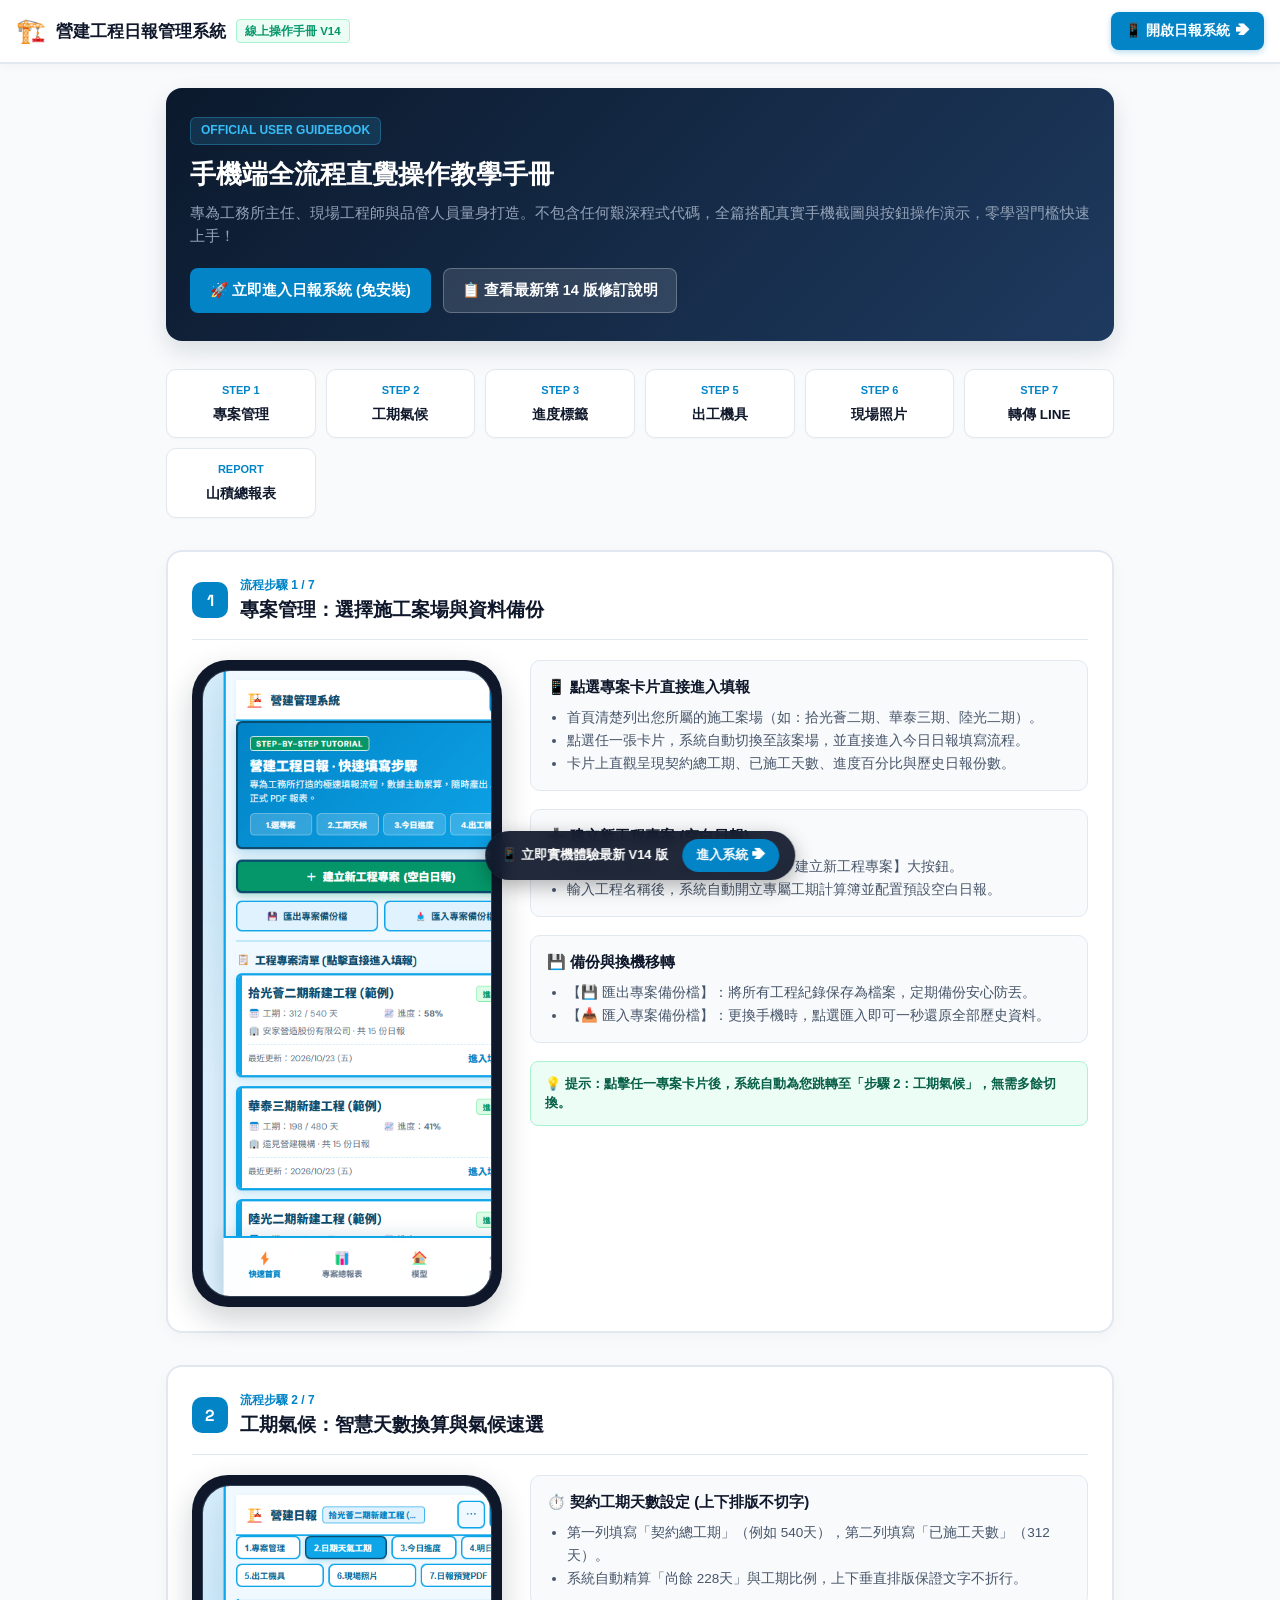
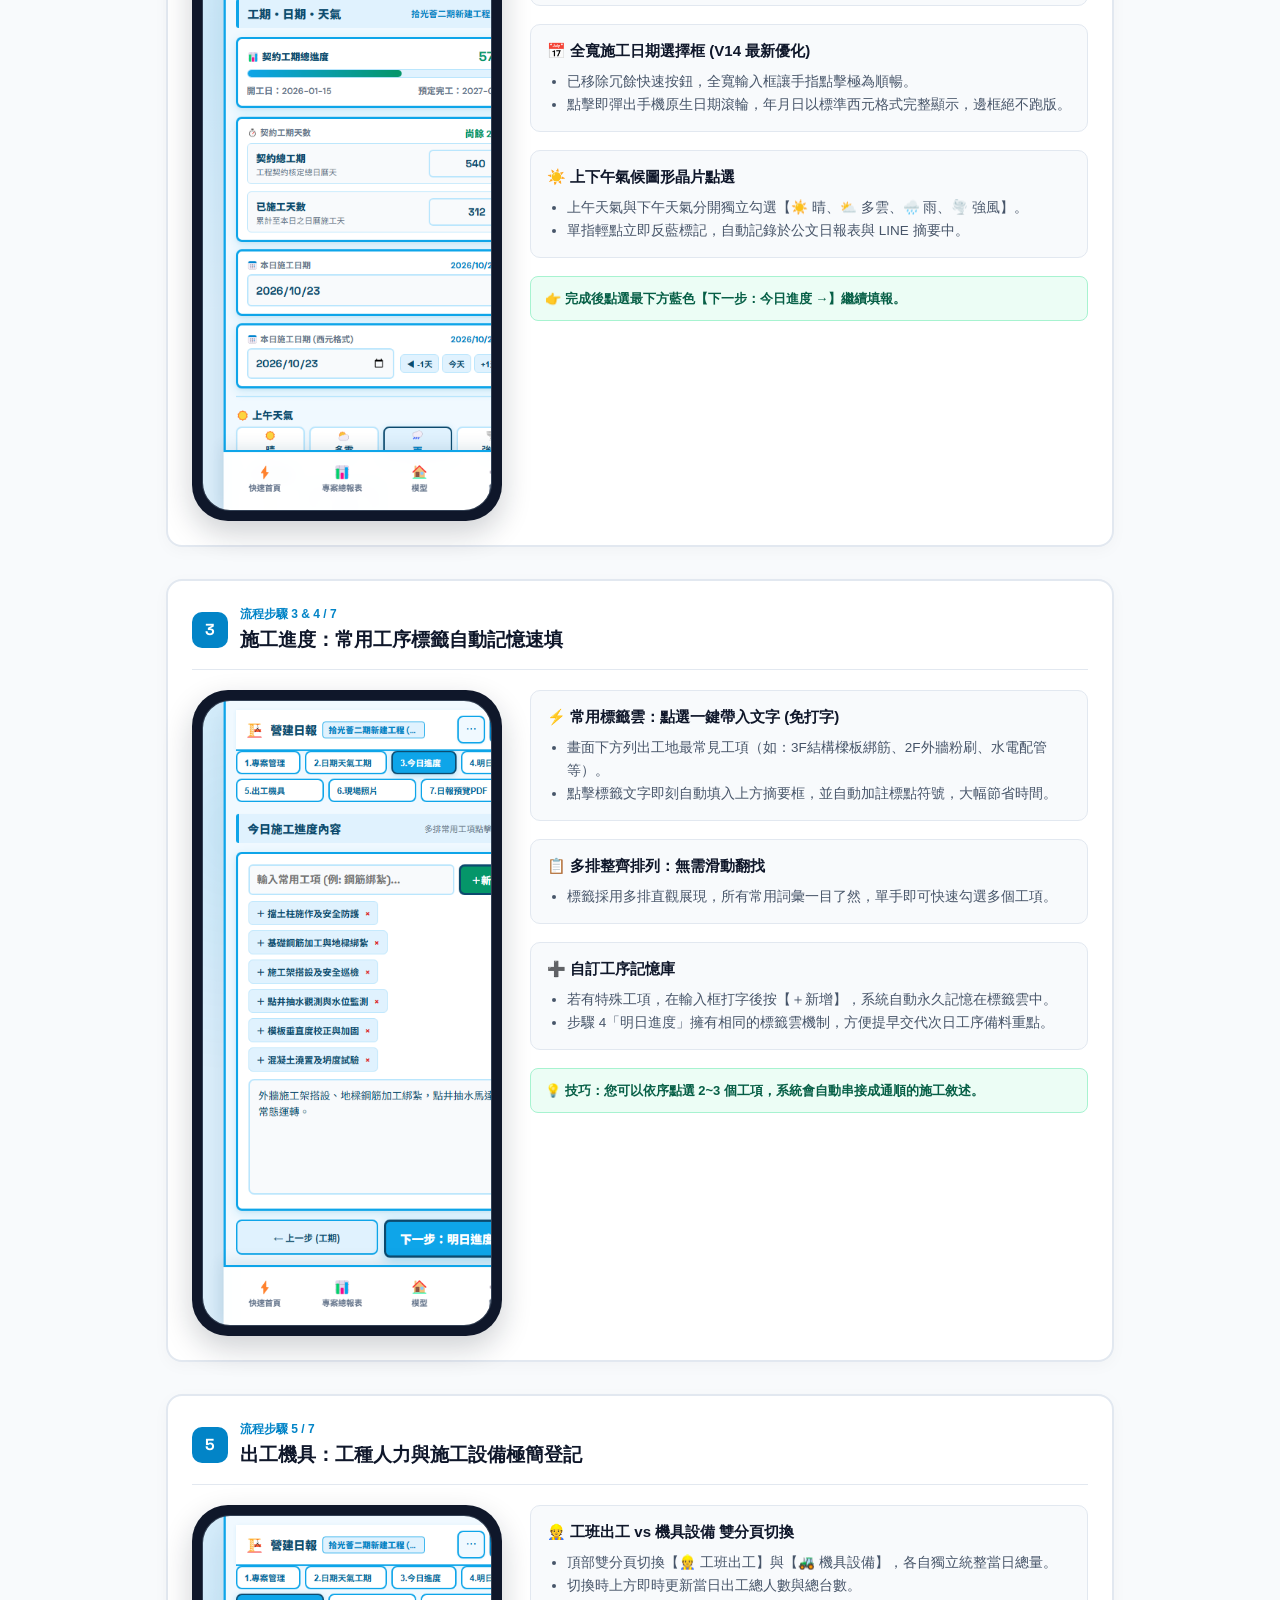
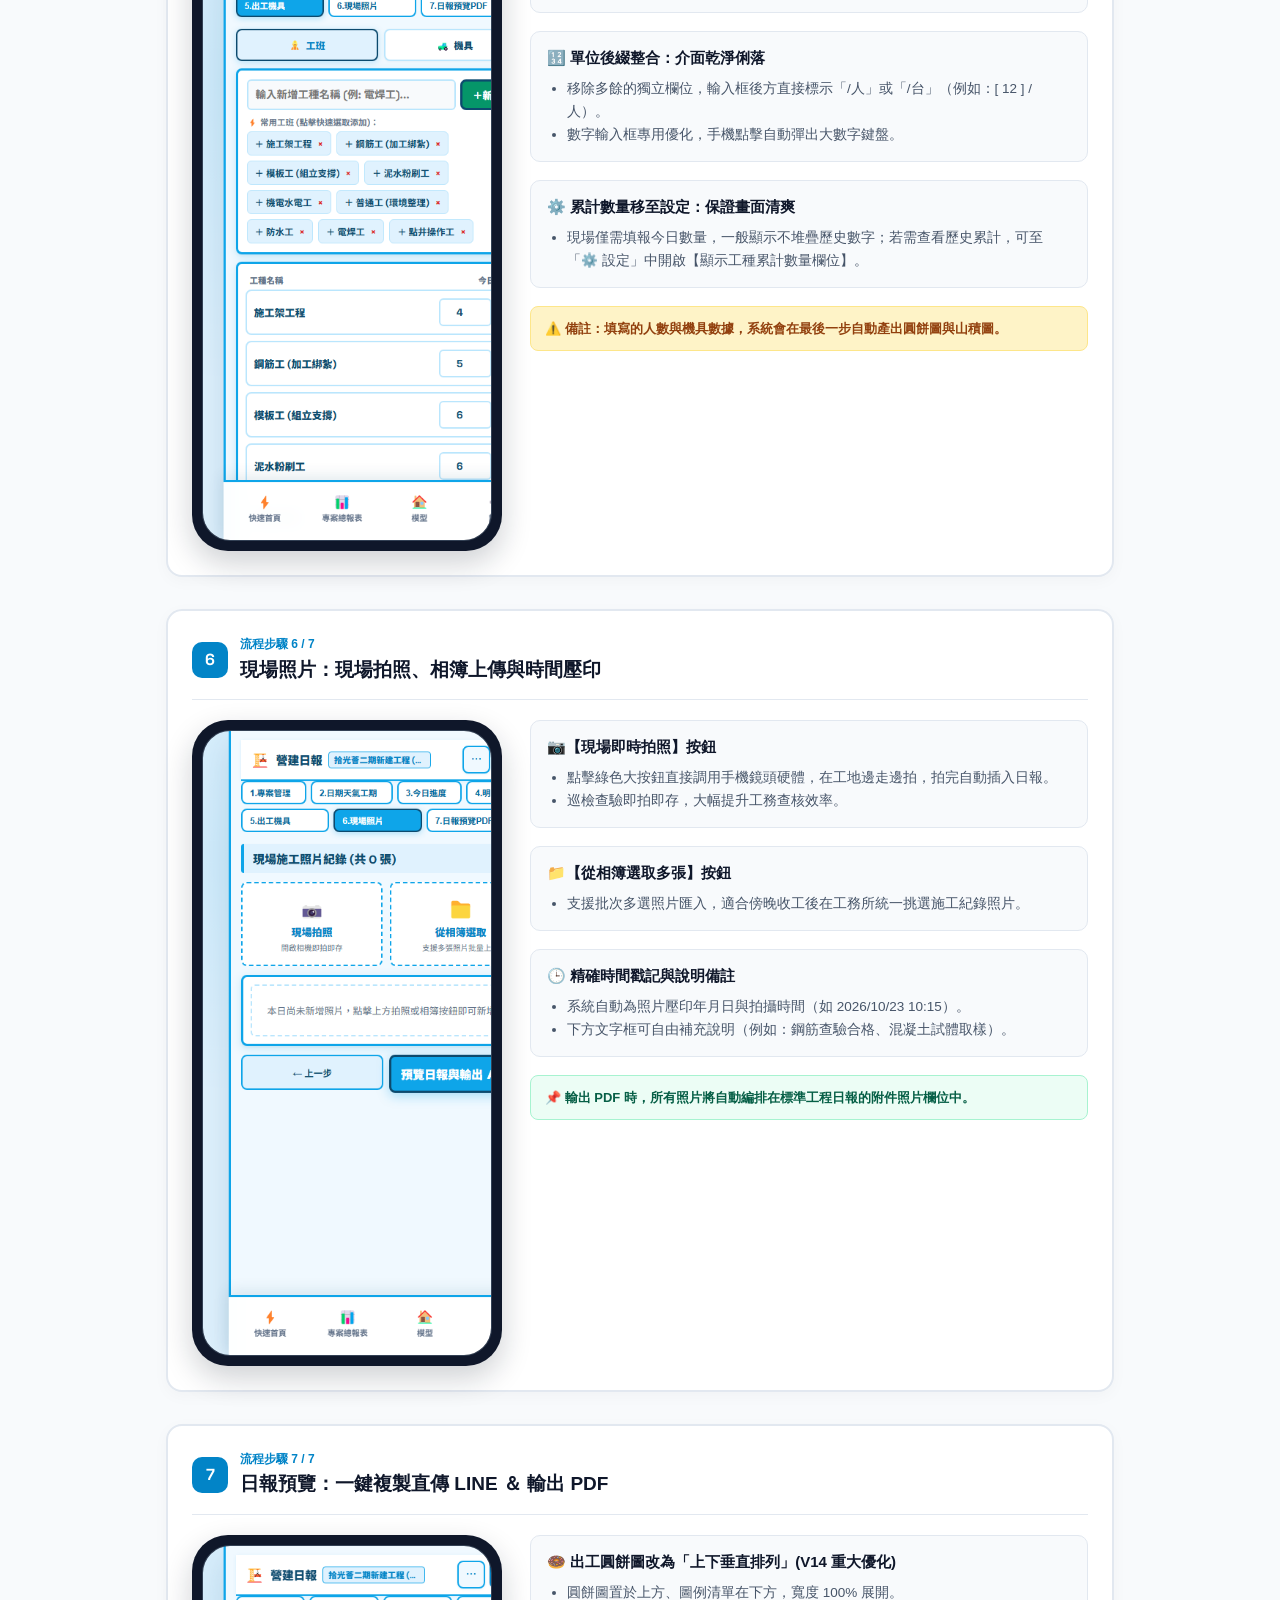
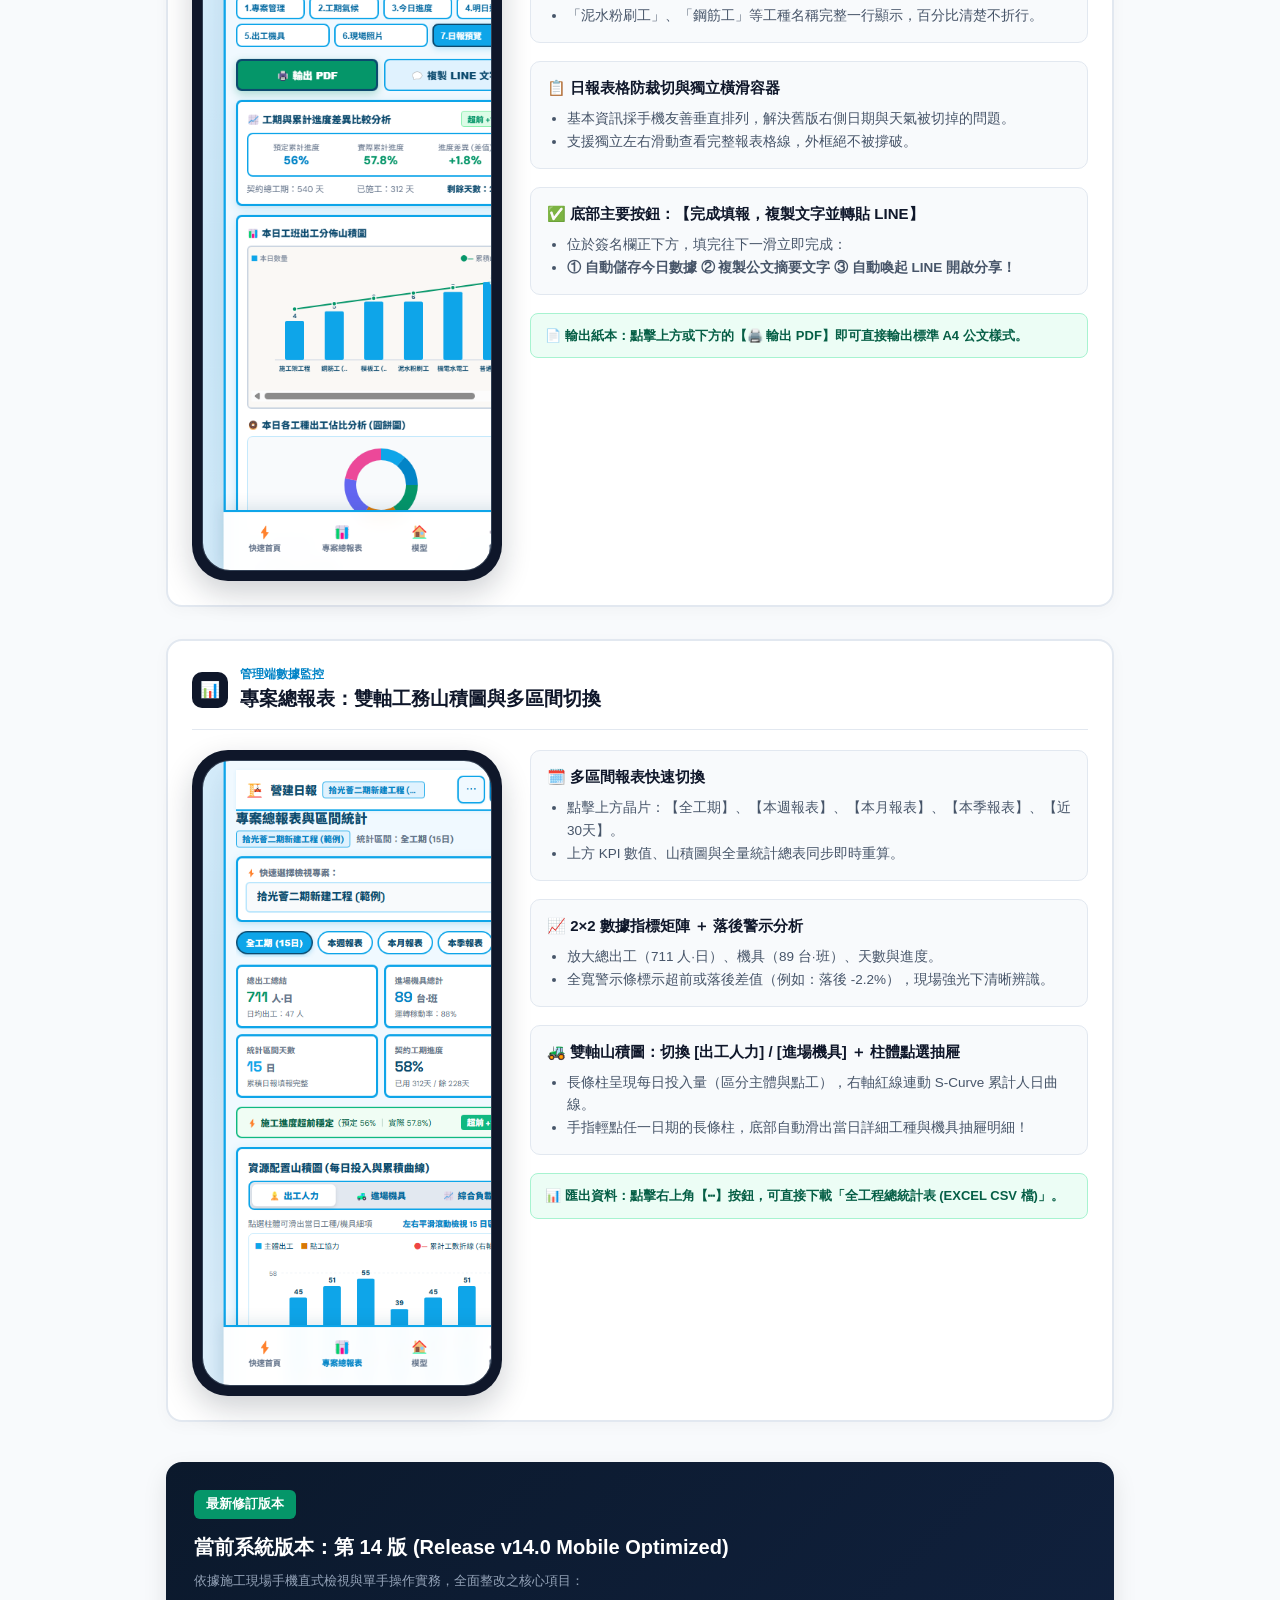
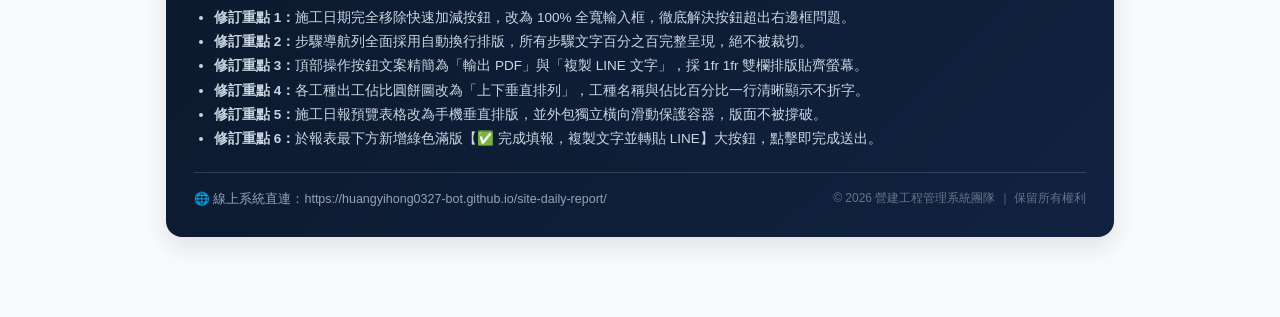
==== guide.html @ e0edeed1 "docs: add mobile responsive online user guide (guide.html)" ====
<!DOCTYPE html>
<html lang="zh-TW">
<head>
  <meta charset="UTF-8" />
  <meta name="viewport" content="width=device-width, initial-scale=1.0, maximum-scale=5.0" />
  <title>營建工程日報管理系統 - 手機端線上操作指南 (V14 最新版)</title>
  <link rel="preconnect" href="https://fonts.googleapis.com">
  <link rel="preconnect" href="https://fonts.gstatic.com" crossorigin>
  <link href="https://fonts.googleapis.com/css2?family=DM+Sans:wght@400;500;700&family=Space+Grotesk:wght@500;700&display=swap" rel="stylesheet">
  <style>
    :root {
      --primary: #0284C7;
      --primary-light: #E0F2FE;
      --accent: #059669;
      --accent-light: #ECFDF5;
      --warning: #D97706;
      --warning-light: #FEF3C7;
      --danger: #DC2626;
      --danger-light: #FEF2F2;
      --text-main: #0F172A;
      --text-muted: #475569;
      --border-color: #E2E8F0;
      --bg-page: #F8FAFC;
      --bg-card: #FFFFFF;
    }

    * { box-sizing: border-box; margin: 0; padding: 0; }

    body {
      font-family: -apple-system, BlinkMacSystemFont, "Segoe UI", "PingFang TC", "Microsoft JhengHei", sans-serif;
      background-color: var(--bg-page);
      color: var(--text-main);
      line-height: 1.6;
      -webkit-font-smoothing: antialiased;
    }

    /* 頂部固定導覽列 */
    .top-navbar {
      position: sticky;
      top: 0;
      z-index: 100;
      background: var(--bg-card);
      border-bottom: 2px solid var(--border-color);
      box-shadow: 0 2px 10px rgba(0,0,0,0.04);
      padding: 12px 16px;
      display: flex;
      align-items: center;
      justify-content: space-between;
    }

    .brand-title-wrap {
      display: flex;
      align-items: center;
      gap: 10px;
    }

    .brand-icon { font-size: 24px; }
    .brand-name { font-size: 17px; font-weight: 900; color: var(--text-main); }
    .brand-version-badge {
      font-size: 11.5px;
      font-weight: 800;
      color: var(--accent);
      background: var(--accent-light);
      border: 1px solid #A7F3D0;
      border-radius: 4px;
      padding: 2px 8px;
    }

    .nav-launch-btn {
      background: var(--primary);
      color: #fff;
      text-decoration: none;
      font-size: 13.5px;
      font-weight: 800;
      padding: 8px 14px;
      border-radius: 8px;
      display: inline-flex;
      align-items: center;
      gap: 6px;
      box-shadow: 0 2px 6px rgba(2, 132, 199, 0.3);
      transition: transform 0.1s ease, filter 0.1s ease;
    }
    .nav-launch-btn:active { transform: scale(0.96); filter: brightness(0.95); }

    /* 主要容器 */
    .container {
      max-width: 980px;
      margin: 0 auto;
      padding: 24px 16px 80px;
    }

    /* 主視覺 Banner */
    .hero-banner {
      background: linear-gradient(135deg, #0B192C 0%, #1E3A5F 100%);
      color: #FFFFFF;
      border-radius: 16px;
      padding: 28px 24px;
      margin-bottom: 28px;
      box-shadow: 0 10px 25px rgba(11, 25, 44, 0.12);
    }
    .hero-badge {
      display: inline-block;
      font-size: 12px;
      font-weight: 800;
      color: #38BDF8;
      background: rgba(56, 189, 248, 0.15);
      border: 1px solid rgba(56, 189, 248, 0.3);
      border-radius: 6px;
      padding: 3px 10px;
      margin-bottom: 12px;
    }
    .hero-title {
      font-size: 26px;
      font-weight: 900;
      line-height: 1.35;
      margin-bottom: 10px;
    }
    .hero-subtitle {
      font-size: 14.5px;
      color: #94A3B8;
      line-height: 1.6;
      margin-bottom: 20px;
    }

    .hero-actions-row {
      display: flex;
      flex-wrap: wrap;
      gap: 12px;
    }
    .hero-btn-main {
      background: #0284C7;
      color: #fff;
      font-weight: 800;
      font-size: 14.5px;
      padding: 10px 20px;
      border-radius: 8px;
      text-decoration: none;
      display: inline-flex;
      align-items: center;
      gap: 8px;
    }
    .hero-btn-sub {
      background: rgba(255,255,255,0.12);
      color: #fff;
      font-weight: 800;
      font-size: 14.5px;
      padding: 10px 18px;
      border-radius: 8px;
      text-decoration: none;
      border: 1px solid rgba(255,255,255,0.25);
    }

    /* 快捷快速跳轉索引 */
    .quick-index-grid {
      display: grid;
      grid-template-columns: repeat(auto-fit, minmax(130px, 1fr));
      gap: 10px;
      margin-bottom: 32px;
    }
    .index-pill {
      background: var(--bg-card);
      border: 1.5px solid var(--border-color);
      border-radius: 10px;
      padding: 12px;
      text-decoration: none;
      color: var(--text-main);
      display: flex;
      flex-direction: column;
      align-items: center;
      text-align: center;
      gap: 4px;
      box-shadow: 0 1px 3px rgba(0,0,0,0.03);
      transition: all 0.15s ease;
    }
    .index-pill:hover {
      border-color: var(--primary);
      transform: translateY(-2px);
      box-shadow: 0 4px 12px rgba(2, 132, 199, 0.12);
    }
    .index-pill-num { font-size: 11px; font-weight: 800; color: var(--primary); }
    .index-pill-title { font-size: 13.5px; font-weight: 800; }

    /* 教學步驟區塊 (圖文並茂響應式結構) */
    .step-section {
      background: var(--bg-card);
      border: 2px solid var(--border-color);
      border-radius: 16px;
      padding: 24px;
      margin-bottom: 32px;
      box-shadow: 0 4px 16px rgba(0,0,0,0.03);
      scroll-margin-top: 80px;
    }

    .step-header {
      display: flex;
      align-items: center;
      gap: 12px;
      margin-bottom: 20px;
      border-bottom: 1.5px solid var(--border-color);
      padding-bottom: 14px;
    }
    .step-badge {
      width: 36px;
      height: 36px;
      border-radius: 10px;
      background: var(--primary);
      color: #fff;
      display: flex;
      align-items: center;
      justify-content: center;
      font-size: 16px;
      font-weight: 900;
      font-family: 'Space Grotesk', sans-serif;
      flex-shrink: 0;
    }
    .step-title-wrap { flex: 1; }
    .step-num-text { font-size: 12px; font-weight: 800; color: var(--primary); text-transform: uppercase; }
    .step-title { font-size: 19px; font-weight: 900; color: var(--text-main); }

    /* 左右排版：左邊手機螢幕真實圖、右邊條列操作導引 */
    .step-layout-grid {
      display: grid;
      grid-template-columns: 310px 1fr;
      gap: 28px;
      align-items: flex-start;
    }

    @media (max-width: 768px) {
      .step-layout-grid {
        grid-template-columns: 1fr;
      }
    }

    /* 手機展示框 */
    .phone-container {
      background: #0F172A;
      border-radius: 36px;
      padding: 10px;
      box-shadow: 0 12px 30px rgba(15, 23, 42, 0.2);
      max-width: 320px;
      margin: 0 auto;
    }
    .phone-screen {
      border-radius: 28px;
      overflow: hidden;
      display: block;
      width: 100%;
      height: auto;
      border: 1px solid #334155;
    }

    /* 右側操作導引 */
    .instruction-content {
      display: flex;
      flex-direction: column;
      gap: 18px;
    }

    .op-card {
      background: #F8FAFC;
      border: 1.5px solid var(--border-color);
      border-radius: 10px;
      padding: 14px 16px;
    }
    .op-card-title {
      font-size: 15px;
      font-weight: 900;
      color: var(--text-main);
      margin-bottom: 8px;
      display: flex;
      align-items: center;
      gap: 6px;
    }
    .op-card-bullets {
      list-style-type: disc;
      padding-left: 20px;
      font-size: 13.5px;
      color: var(--text-muted);
      line-height: 1.7;
    }

    .alert-box {
      border-radius: 8px;
      padding: 12px 14px;
      font-size: 13px;
      line-height: 1.5;
      font-weight: 700;
      display: flex;
      align-items: flex-start;
      gap: 8px;
    }
    .alert-tip { background: var(--accent-light); border: 1.5px solid #A7F3D0; color: #065F46; }
    .alert-note { background: var(--warning-light); border: 1.5px solid #FDE68A; color: #92400E; }

    /* 版本資訊專區 */
    .version-footer-card {
      background: linear-gradient(135deg, #0B192C 0%, #112240 100%);
      color: #FFFFFF;
      border-radius: 16px;
      padding: 28px;
      margin-top: 40px;
      box-shadow: 0 10px 25px rgba(0,0,0,0.1);
    }
    .version-tag {
      display: inline-block;
      background: #059669;
      color: #fff;
      font-size: 13px;
      font-weight: 900;
      padding: 4px 12px;
      border-radius: 6px;
      margin-bottom: 12px;
    }
    .changelog-list {
      margin-top: 14px;
      padding-left: 20px;
      font-size: 13.5px;
      color: #CBD5E1;
      line-height: 1.8;
    }

    /* 浮動直接開啟按鈕 */
    .floating-app-bar {
      position: fixed;
      bottom: 20px;
      left: 50%;
      transform: translateX(-50%);
      z-index: 999;
      background: rgba(15, 23, 42, 0.92);
      backdrop-filter: blur(8px);
      padding: 8px 16px;
      border-radius: 50px;
      box-shadow: 0 6px 20px rgba(0,0,0,0.3);
      display: flex;
      align-items: center;
      gap: 14px;
    }
    .floating-app-bar span { color: #fff; font-size: 13px; font-weight: 800; }
    .floating-app-btn {
      background: #0284C7;
      color: #fff;
      font-size: 13px;
      font-weight: 900;
      padding: 6px 14px;
      border-radius: 20px;
      text-decoration: none;
    }
  </style>
</head>
<body>

  <!-- 頂部導覽列 -->
  <header class="top-navbar">
    <div class="brand-title-wrap">
      <span class="brand-icon">🏗️</span>
      <span class="brand-name">營建工程日報管理系統</span>
      <span class="brand-version-badge">線上操作手冊 V14</span>
    </div>
    <a href="./index.html" class="nav-launch-btn" target="_blank">
      <span>📱 開啟日報系統</span> ➔
    </a>
  </header>

  <div class="container">

    <!-- 主視覺 Banner -->
    <div class="hero-banner">
      <span class="hero-badge">OFFICIAL USER GUIDEBOOK</span>
      <h1 class="hero-title">手機端全流程直覺操作教學手冊</h1>
      <p class="hero-subtitle">
        專為工務所主任、現場工程師與品管人員量身打造。不包含任何艱深程式代碼，全篇搭配真實手機截圖與按鈕操作演示，零學習門檻快速上手！
      </p>
      <div class="hero-actions-row">
        <a href="./index.html" class="hero-btn-main" target="_blank">
          <span>🚀 立即進入日報系統 (免安裝)</span>
        </a>
        <a href="#changelog" class="hero-btn-sub">
          <span>📋 查看最新第 14 版修訂說明</span>
        </a>
      </div>
    </div>

    <!-- 步驟快速跳轉捷徑 -->
    <div class="quick-index-grid">
      <a href="#step1" class="index-pill">
        <span class="index-pill-num">STEP 1</span>
        <span class="index-pill-title">專案管理</span>
      </a>
      <a href="#step2" class="index-pill">
        <span class="index-pill-num">STEP 2</span>
        <span class="index-pill-title">工期氣候</span>
      </a>
      <a href="#step3" class="index-pill">
        <span class="index-pill-num">STEP 3</span>
        <span class="index-pill-title">進度標籤</span>
      </a>
      <a href="#step5" class="index-pill">
        <span class="index-pill-num">STEP 5</span>
        <span class="index-pill-title">出工機具</span>
      </a>
      <a href="#step6" class="index-pill">
        <span class="index-pill-num">STEP 6</span>
        <span class="index-pill-title">現場照片</span>
      </a>
      <a href="#step7" class="index-pill">
        <span class="index-pill-num">STEP 7</span>
        <span class="index-pill-title">轉傳 LINE</span>
      </a>
      <a href="#stats" class="index-pill">
        <span class="index-pill-num">REPORT</span>
        <span class="index-pill-title">山積總報表</span>
      </a>
    </div>

    <!-- 步驟 1 -->
    <section id="step1" class="step-section">
      <div class="step-header">
        <div class="step-badge">1</div>
        <div class="step-title-wrap">
          <div class="step-num-text">流程步驟 1 / 7</div>
          <h2 class="step-title">專案管理：選擇施工案場與資料備份</h2>
        </div>
      </div>
      <div class="step-layout-grid">
        <div class="phone-container">
          <img src="[data-uri]" alt="步驟 1 手機截圖" class="phone-screen" />
        </div>
        <div class="instruction-content">
          <div class="op-card">
            <h3 class="op-card-title">📱 點選專案卡片直接進入填報</h3>
            <ul class="op-card-bullets">
              <li>首頁清楚列出您所屬的施工案場（如：拾光薈二期、華泰三期、陸光二期）。</li>
              <li>點選任一張卡片，系統自動切換至該案場，並直接進入今日日報填寫流程。</li>
              <li>卡片上直觀呈現契約總工期、已施工天數、進度百分比與歷史日報份數。</li>
            </ul>
          </div>
          <div class="op-card">
            <h3 class="op-card-title">➕ 建立新工程專案 (空白日報)</h3>
            <ul class="op-card-bullets">
              <li>若有新工地開工，點擊上方藍色【＋ 建立新工程專案】大按鈕。</li>
              <li>輸入工程名稱後，系統自動開立專屬工期計算簿並配置預設空白日報。</li>
            </ul>
          </div>
          <div class="op-card">
            <h3 class="op-card-title">💾 備份與換機移轉</h3>
            <ul class="op-card-bullets">
              <li>【💾 匯出專案備份檔】：將所有工程紀錄保存為檔案，定期備份安心防丟。</li>
              <li>【📥 匯入專案備份檔】：更換手機時，點選匯入即可一秒還原全部歷史資料。</li>
            </ul>
          </div>
          <div class="alert-box alert-tip">
            <span>💡 提示：點擊任一專案卡片後，系統自動為您跳轉至「步驟 2：工期氣候」，無需多餘切換。</span>
          </div>
        </div>
      </div>
    </section>

    <!-- 步驟 2 -->
    <section id="step2" class="step-section">
      <div class="step-header">
        <div class="step-badge">2</div>
        <div class="step-title-wrap">
          <div class="step-num-text">流程步驟 2 / 7</div>
          <h2 class="step-title">工期氣候：智慧天數換算與氣候速選</h2>
        </div>
      </div>
      <div class="step-layout-grid">
        <div class="phone-container">
          <img src="[data-uri]" alt="步驟 2 手機截圖" class="phone-screen" />
        </div>
        <div class="instruction-content">
          <div class="op-card">
            <h3 class="op-card-title">⏱️ 契約工期天數設定 (上下排版不切字)</h3>
            <ul class="op-card-bullets">
              <li>第一列填寫「契約總工期」（例如 540天），第二列填寫「已施工天數」（312天）。</li>
              <li>系統自動精算「尚餘 228天」與工期比例，上下垂直排版保證文字不折行。</li>
            </ul>
          </div>
          <div class="op-card">
            <h3 class="op-card-title">📅 全寬施工日期選擇框 (V14 最新優化)</h3>
            <ul class="op-card-bullets">
              <li>已移除冗餘快速按鈕，全寬輸入框讓手指點擊極為順暢。</li>
              <li>點擊即彈出手機原生日期滾輪，年月日以標準西元格式完整顯示，邊框絕不跑版。</li>
            </ul>
          </div>
          <div class="op-card">
            <h3 class="op-card-title">☀️ 上下午氣候圖形晶片點選</h3>
            <ul class="op-card-bullets">
              <li>上午天氣與下午天氣分開獨立勾選【☀️ 晴、⛅ 多雲、🌧️ 雨、🌪️ 強風】。</li>
              <li>單指輕點立即反藍標記，自動記錄於公文日報表與 LINE 摘要中。</li>
            </ul>
          </div>
          <div class="alert-box alert-tip">
            <span>👉 完成後點選最下方藍色【下一步：今日進度 →】繼續填報。</span>
          </div>
        </div>
      </div>
    </section>

    <!-- 步驟 3 -->
    <section id="step3" class="step-section">
      <div class="step-header">
        <div class="step-badge">3</div>
        <div class="step-title-wrap">
          <div class="step-num-text">流程步驟 3 & 4 / 7</div>
          <h2 class="step-title">施工進度：常用工序標籤自動記憶速填</h2>
        </div>
      </div>
      <div class="step-layout-grid">
        <div class="phone-container">
          <img src="[data-uri]" alt="步驟 3 手機截圖" class="phone-screen" />
        </div>
        <div class="instruction-content">
          <div class="op-card">
            <h3 class="op-card-title">⚡ 常用標籤雲：點選一鍵帶入文字 (免打字)</h3>
            <ul class="op-card-bullets">
              <li>畫面下方列出工地最常見工項（如：3F結構樑板綁筋、2F外牆粉刷、水電配管等）。</li>
              <li>點擊標籤文字即刻自動填入上方摘要框，並自動加註標點符號，大幅節省時間。</li>
            </ul>
          </div>
          <div class="op-card">
            <h3 class="op-card-title">📋 多排整齊排列：無需滑動翻找</h3>
            <ul class="op-card-bullets">
              <li>標籤採用多排直觀展現，所有常用詞彙一目了然，單手即可快速勾選多個工項。</li>
            </ul>
          </div>
          <div class="op-card">
            <h3 class="op-card-title">➕ 自訂工序記憶庫</h3>
            <ul class="op-card-bullets">
              <li>若有特殊工項，在輸入框打字後按【＋新增】，系統自動永久記憶在標籤雲中。</li>
              <li>步驟 4「明日進度」擁有相同的標籤雲機制，方便提早交代次日工序備料重點。</li>
            </ul>
          </div>
          <div class="alert-box alert-tip">
            <span>💡 技巧：您可以依序點選 2~3 個工項，系統會自動串接成通順的施工敘述。</span>
          </div>
        </div>
      </div>
    </section>

    <!-- 步驟 5 -->
    <section id="step5" class="step-section">
      <div class="step-header">
        <div class="step-badge">5</div>
        <div class="step-title-wrap">
          <div class="step-num-text">流程步驟 5 / 7</div>
          <h2 class="step-title">出工機具：工種人力與施工設備極簡登記</h2>
        </div>
      </div>
      <div class="step-layout-grid">
        <div class="phone-container">
          <img src="[data-uri]" alt="步驟 5 手機截圖" class="phone-screen" />
        </div>
        <div class="instruction-content">
          <div class="op-card">
            <h3 class="op-card-title">👷 工班出工 vs 機具設備 雙分頁切換</h3>
            <ul class="op-card-bullets">
              <li>頂部雙分頁切換【👷 工班出工】與【🚜 機具設備】，各自獨立統整當日總量。</li>
              <li>切換時上方即時更新當日出工總人數與總台數。</li>
            </ul>
          </div>
          <div class="op-card">
            <h3 class="op-card-title">🔢 單位後綴整合：介面乾淨俐落</h3>
            <ul class="op-card-bullets">
              <li>移除多餘的獨立欄位，輸入框後方直接標示「/人」或「/台」（例如：[ 12 ] /人）。</li>
              <li>數字輸入框專用優化，手機點擊自動彈出大數字鍵盤。</li>
            </ul>
          </div>
          <div class="op-card">
            <h3 class="op-card-title">⚙️ 累計數量移至設定：保證畫面清爽</h3>
            <ul class="op-card-bullets">
              <li>現場僅需填報今日數量，一般顯示不堆疊歷史數字；若需查看歷史累計，可至「⚙️ 設定」中開啟【顯示工種累計數量欄位】。</li>
            </ul>
          </div>
          <div class="alert-box alert-note">
            <span>⚠️ 備註：填寫的人數與機具數據，系統會在最後一步自動產出圓餅圖與山積圖。</span>
          </div>
        </div>
      </div>
    </section>

    <!-- 步驟 6 -->
    <section id="step6" class="step-section">
      <div class="step-header">
        <div class="step-badge">6</div>
        <div class="step-title-wrap">
          <div class="step-num-text">流程步驟 6 / 7</div>
          <h2 class="step-title">現場照片：現場拍照、相簿上傳與時間壓印</h2>
        </div>
      </div>
      <div class="step-layout-grid">
        <div class="phone-container">
          <img src="[data-uri]" alt="步驟 6 手機截圖" class="phone-screen" />
        </div>
        <div class="instruction-content">
          <div class="op-card">
            <h3 class="op-card-title">📷【現場即時拍照】按鈕</h3>
            <ul class="op-card-bullets">
              <li>點擊綠色大按鈕直接調用手機鏡頭硬體，在工地邊走邊拍，拍完自動插入日報。</li>
              <li>巡檢查驗即拍即存，大幅提升工務查核效率。</li>
            </ul>
          </div>
          <div class="op-card">
            <h3 class="op-card-title">📁【從相簿選取多張】按鈕</h3>
            <ul class="op-card-bullets">
              <li>支援批次多選照片匯入，適合傍晚收工後在工務所統一挑選施工紀錄照片。</li>
            </ul>
          </div>
          <div class="op-card">
            <h3 class="op-card-title">🕒 精確時間戳記與說明備註</h3>
            <ul class="op-card-bullets">
              <li>系統自動為照片壓印年月日與拍攝時間（如 2026/10/23 10:15）。</li>
              <li>下方文字框可自由補充說明（例如：鋼筋查驗合格、混凝土試體取樣）。</li>
            </ul>
          </div>
          <div class="alert-box alert-tip">
            <span>📌 輸出 PDF 時，所有照片將自動編排在標準工程日報的附件照片欄位中。</span>
          </div>
        </div>
      </div>
    </section>

    <!-- 步驟 7 -->
    <section id="step7" class="step-section">
      <div class="step-header">
        <div class="step-badge">7</div>
        <div class="step-title-wrap">
          <div class="step-num-text">流程步驟 7 / 7</div>
          <h2 class="step-title">日報預覽：一鍵複製直傳 LINE ＆ 輸出 PDF</h2>
        </div>
      </div>
      <div class="step-layout-grid">
        <div class="phone-container">
          <img src="[data-uri]" alt="步驟 7 手機截圖" class="phone-screen" />
        </div>
        <div class="instruction-content">
          <div class="op-card">
            <h3 class="op-card-title">🍩 出工圓餅圖改為「上下垂直排列」(V14 重大優化)</h3>
            <ul class="op-card-bullets">
              <li>圓餅圖置於上方、圖例清單在下方，寬度 100% 展開。</li>
              <li>「泥水粉刷工」、「鋼筋工」等工種名稱完整一行顯示，百分比清楚不折行。</li>
            </ul>
          </div>
          <div class="op-card">
            <h3 class="op-card-title">📋 日報表格防裁切與獨立橫滑容器</h3>
            <ul class="op-card-bullets">
              <li>基本資訊採手機友善垂直排列，解決舊版右側日期與天氣被切掉的問題。</li>
              <li>支援獨立左右滑動查看完整報表格線，外框絕不被撐破。</li>
            </ul>
          </div>
          <div class="op-card">
            <h3 class="op-card-title">✅ 底部主要按鈕：【完成填報，複製文字並轉貼 LINE】</h3>
            <ul class="op-card-bullets">
              <li>位於簽名欄正下方，填完往下一滑立即完成：</li>
              <li><strong>① 自動儲存今日數據  ② 複製公文摘要文字  ③ 自動喚起 LINE 開啟分享！</strong></li>
            </ul>
          </div>
          <div class="alert-box alert-tip">
            <span>📄 輸出紙本：點擊上方或下方的【🖨️ 輸出 PDF】即可直接輸出標準 A4 公文樣式。</span>
          </div>
        </div>
      </div>
    </section>

    <!-- 管理端總報表 -->
    <section id="stats" class="step-section">
      <div class="step-header">
        <div class="step-badge" style="background:#0F172A;">📊</div>
        <div class="step-title-wrap">
          <div class="step-num-text">管理端數據監控</div>
          <h2 class="step-title">專案總報表：雙軸工務山積圖與多區間切換</h2>
        </div>
      </div>
      <div class="step-layout-grid">
        <div class="phone-container">
          <img src="[data-uri]" alt="管理端總報表截圖" class="phone-screen" />
        </div>
        <div class="instruction-content">
          <div class="op-card">
            <h3 class="op-card-title">🗓️ 多區間報表快速切換</h3>
            <ul class="op-card-bullets">
              <li>點擊上方晶片：【全工期】、【本週報表】、【本月報表】、【本季報表】、【近30天】。</li>
              <li>上方 KPI 數值、山積圖與全量統計總表同步即時重算。</li>
            </ul>
          </div>
          <div class="op-card">
            <h3 class="op-card-title">📈 2×2 數據指標矩陣 ＋ 落後警示分析</h3>
            <ul class="op-card-bullets">
              <li>放大總出工（711 人·日）、機具（89 台·班）、天數與進度。</li>
              <li>全寬警示條標示超前或落後差值（例如：落後 -2.2%），現場強光下清晰辨識。</li>
            </ul>
          </div>
          <div class="op-card">
            <h3 class="op-card-title">🚜 雙軸山積圖：切換 [出工人力] / [進場機具] ＋ 柱體點選抽屜</h3>
            <ul class="op-card-bullets">
              <li>長條柱呈現每日投入量（區分主體與點工），右軸紅線連動 S-Curve 累計人日曲線。</li>
              <li>手指輕點任一日期的長條柱，底部自動滑出當日詳細工種與機具抽屜明細！</li>
            </ul>
          </div>
          <div class="alert-box alert-tip">
            <span>📊 匯出資料：點擊右上角【⋯】按鈕，可直接下載「全工程總統計表 (EXCEL CSV 檔)」。</span>
          </div>
        </div>
      </div>
    </section>

    <!-- 版本修訂紀錄 (最後一頁說明) -->
    <div id="changelog" class="version-footer-card">
      <span class="version-tag">最新修訂版本</span>
      <h2 style="font-size:20px;font-weight:900;margin-bottom:8px;">當前系統版本：第 14 版 (Release v14.0 Mobile Optimized)</h2>
      <p style="font-size:13px;color:#94A3B8;">依據施工現場手機直式檢視與單手操作實務，全面整改之核心項目：</p>
      <ul class="changelog-list">
        <li><strong>修訂重點 1：</strong>施工日期完全移除快速加減按鈕，改為 100% 全寬輸入框，徹底解決按鈕超出右邊框問題。</li>
        <li><strong>修訂重點 2：</strong>步驟導航列全面採用自動換行排版，所有步驟文字百分之百完整呈現，絕不被裁切。</li>
        <li><strong>修訂重點 3：</strong>頂部操作按鈕文案精簡為「輸出 PDF」與「複製 LINE 文字」，採 1fr 1fr 雙欄排版貼齊螢幕。</li>
        <li><strong>修訂重點 4：</strong>各工種出工佔比圓餅圖改為「上下垂直排列」，工種名稱與佔比百分比一行清晰顯示不折字。</li>
        <li><strong>修訂重點 5：</strong>施工日報預覽表格改為手機垂直排版，並外包獨立橫向滑動保護容器，版面不被撐破。</li>
        <li><strong>修訂重點 6：</strong>於報表最下方新增綠色滿版【✅ 完成填報，複製文字並轉貼 LINE】大按鈕，點擊即完成送出。</li>
      </ul>
      <div style="margin-top:20px;padding-top:16px;border-top:1px solid rgba(255,255,255,0.15);display:flex;justify-content:space-between;align-items:center;flex-wrap:wrap;gap:10px;">
        <span style="font-size:12.5px;color:#94A3B8;">🌐 線上系統直連：https://huangyihong0327-bot.github.io/site-daily-report/</span>
        <span style="font-size:12px;color:#64748B;">© 2026 營建工程管理系統團隊 ｜ 保留所有權利</span>
      </div>
    </div>

  </div>

  <!-- 底部浮動快速開啟列 -->
  <div class="floating-app-bar">
    <span>📱 立即實機體驗最新 V14 版</span>
    <a href="./index.html" class="floating-app-btn" target="_blank">進入系統 ➔</a>
  </div>

</body>
</html>
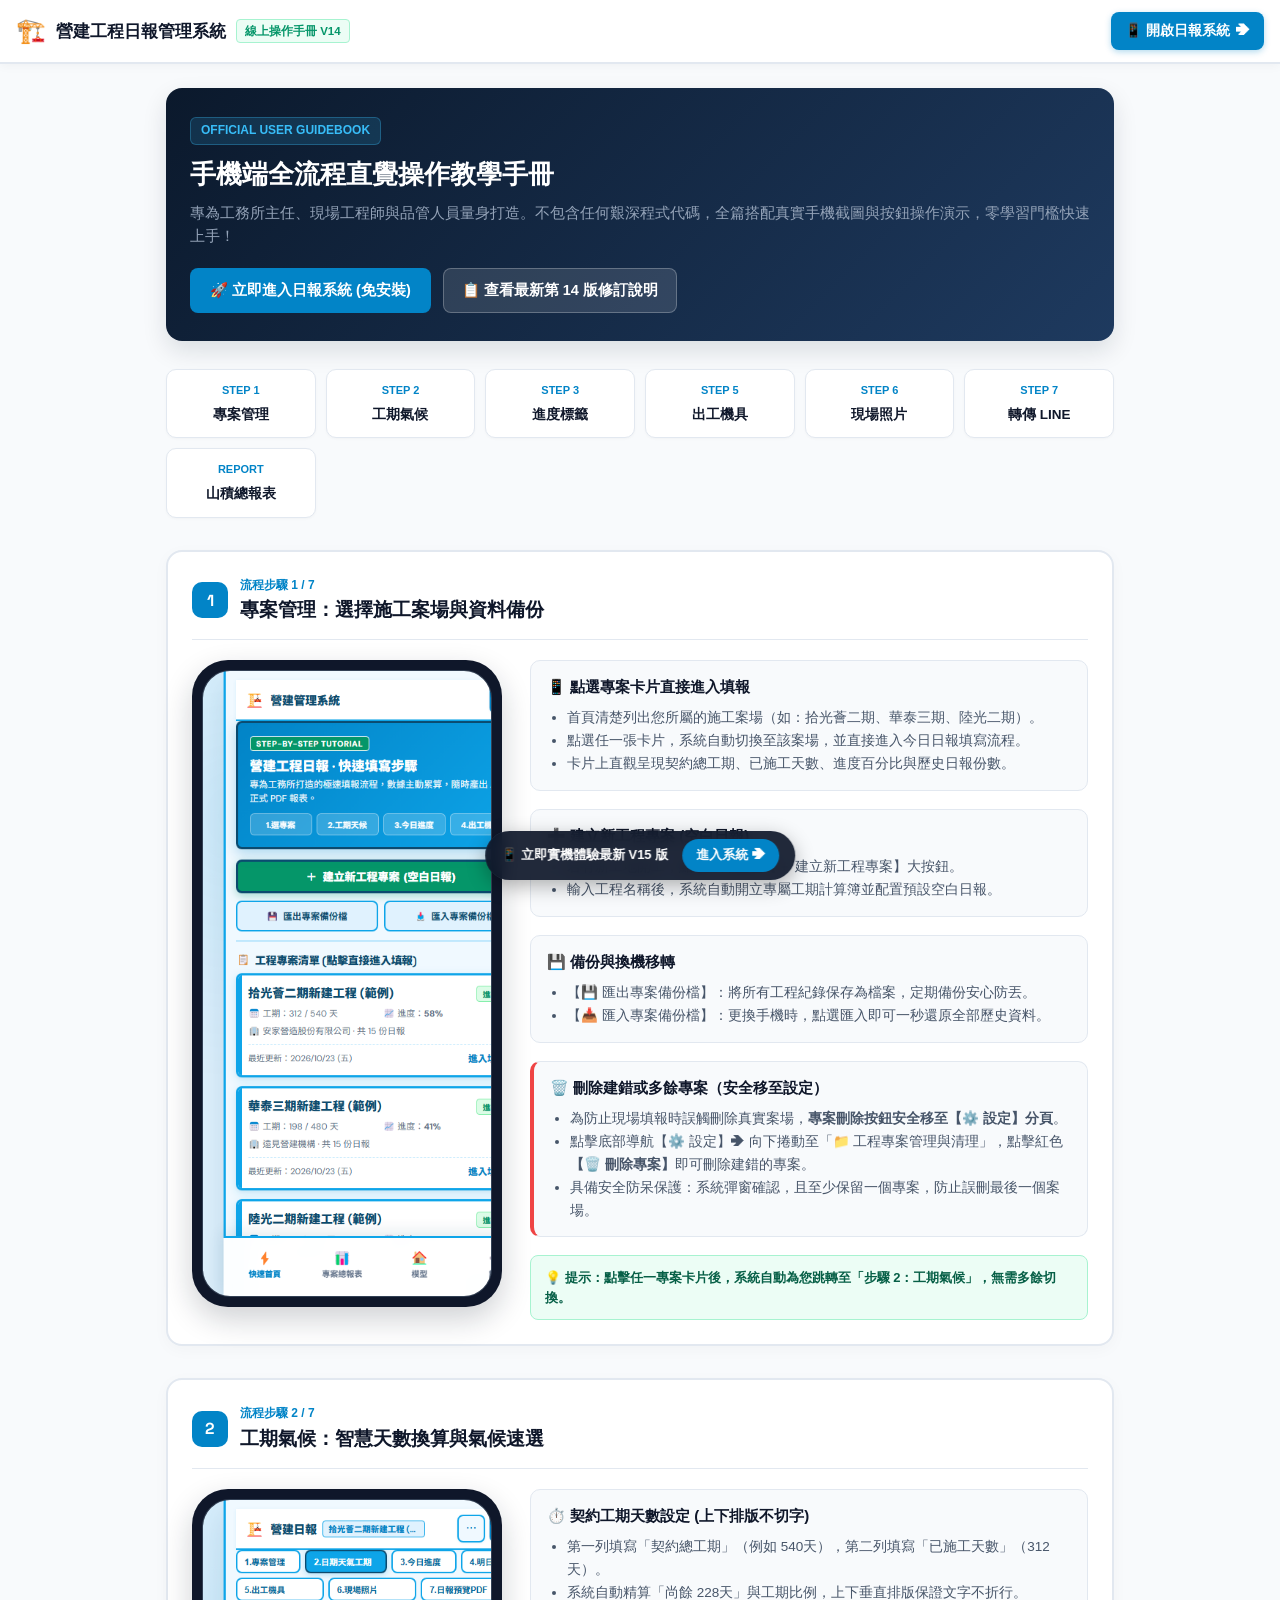
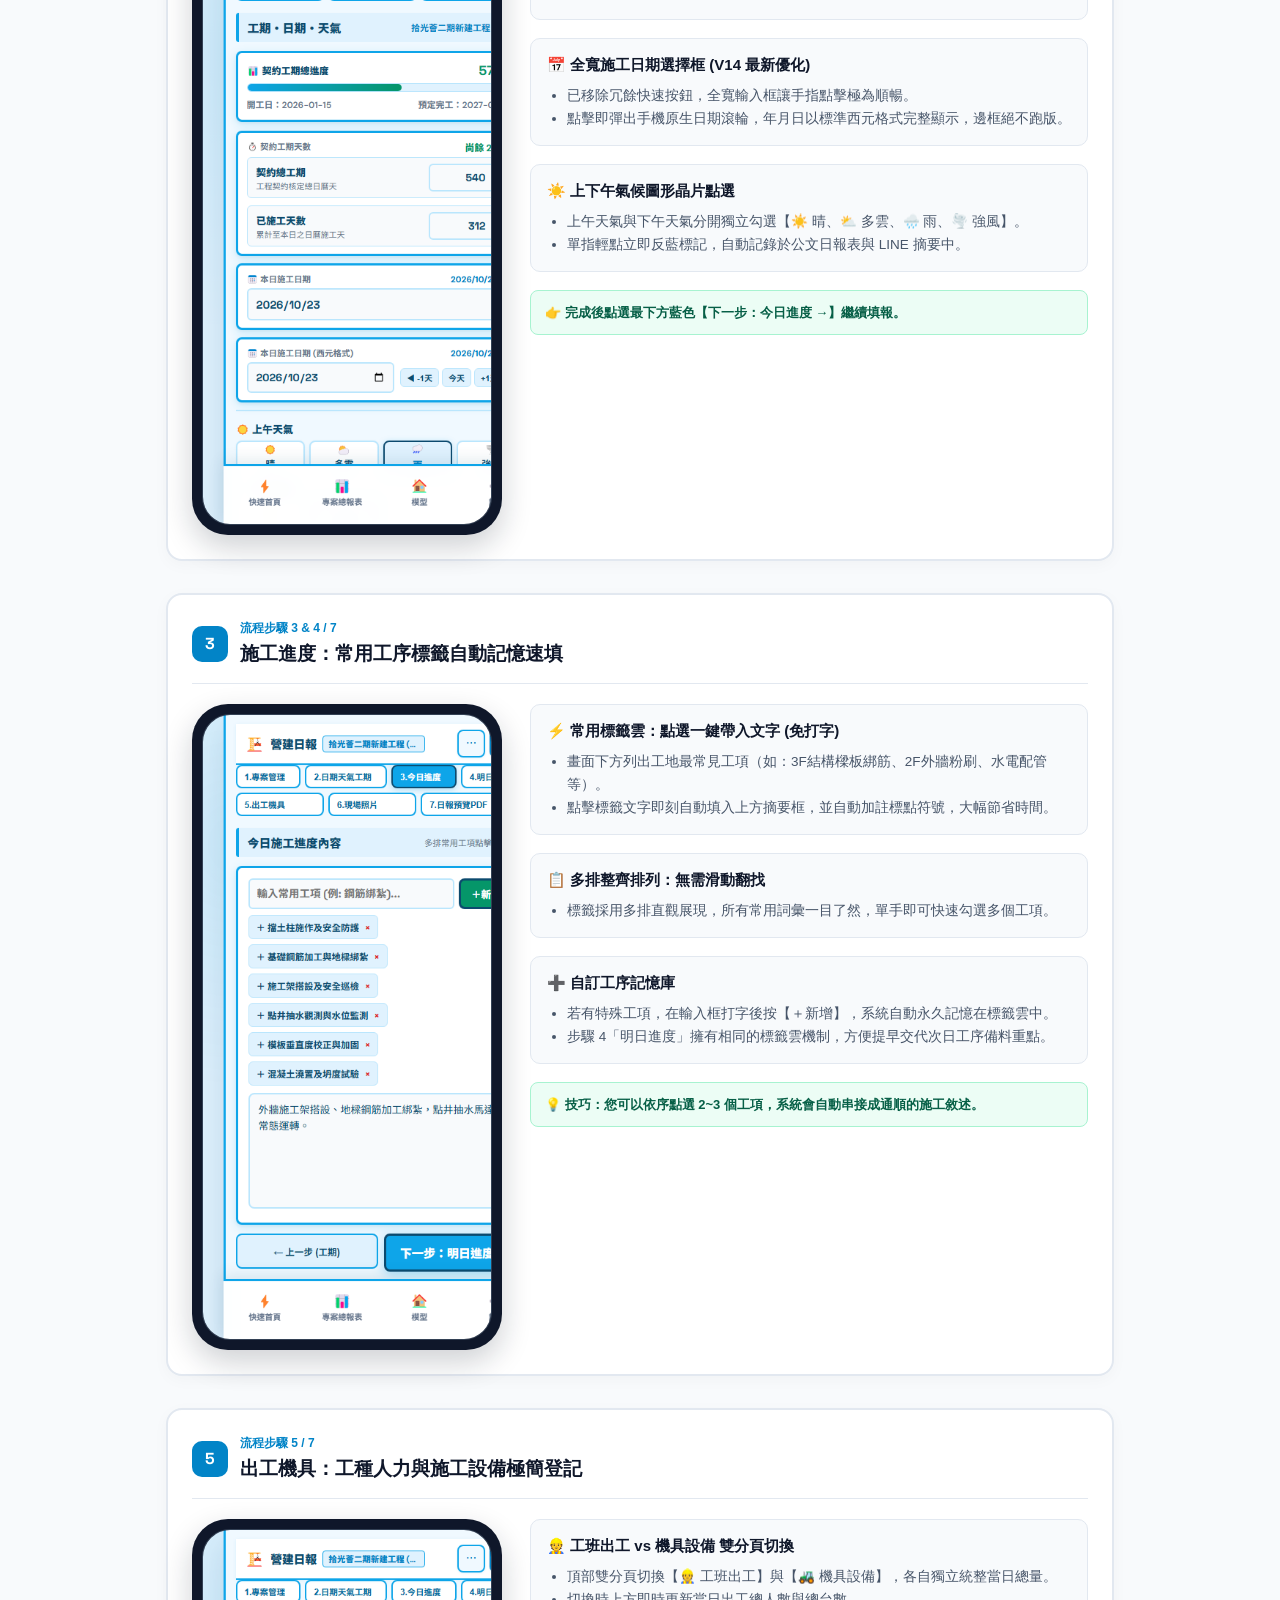
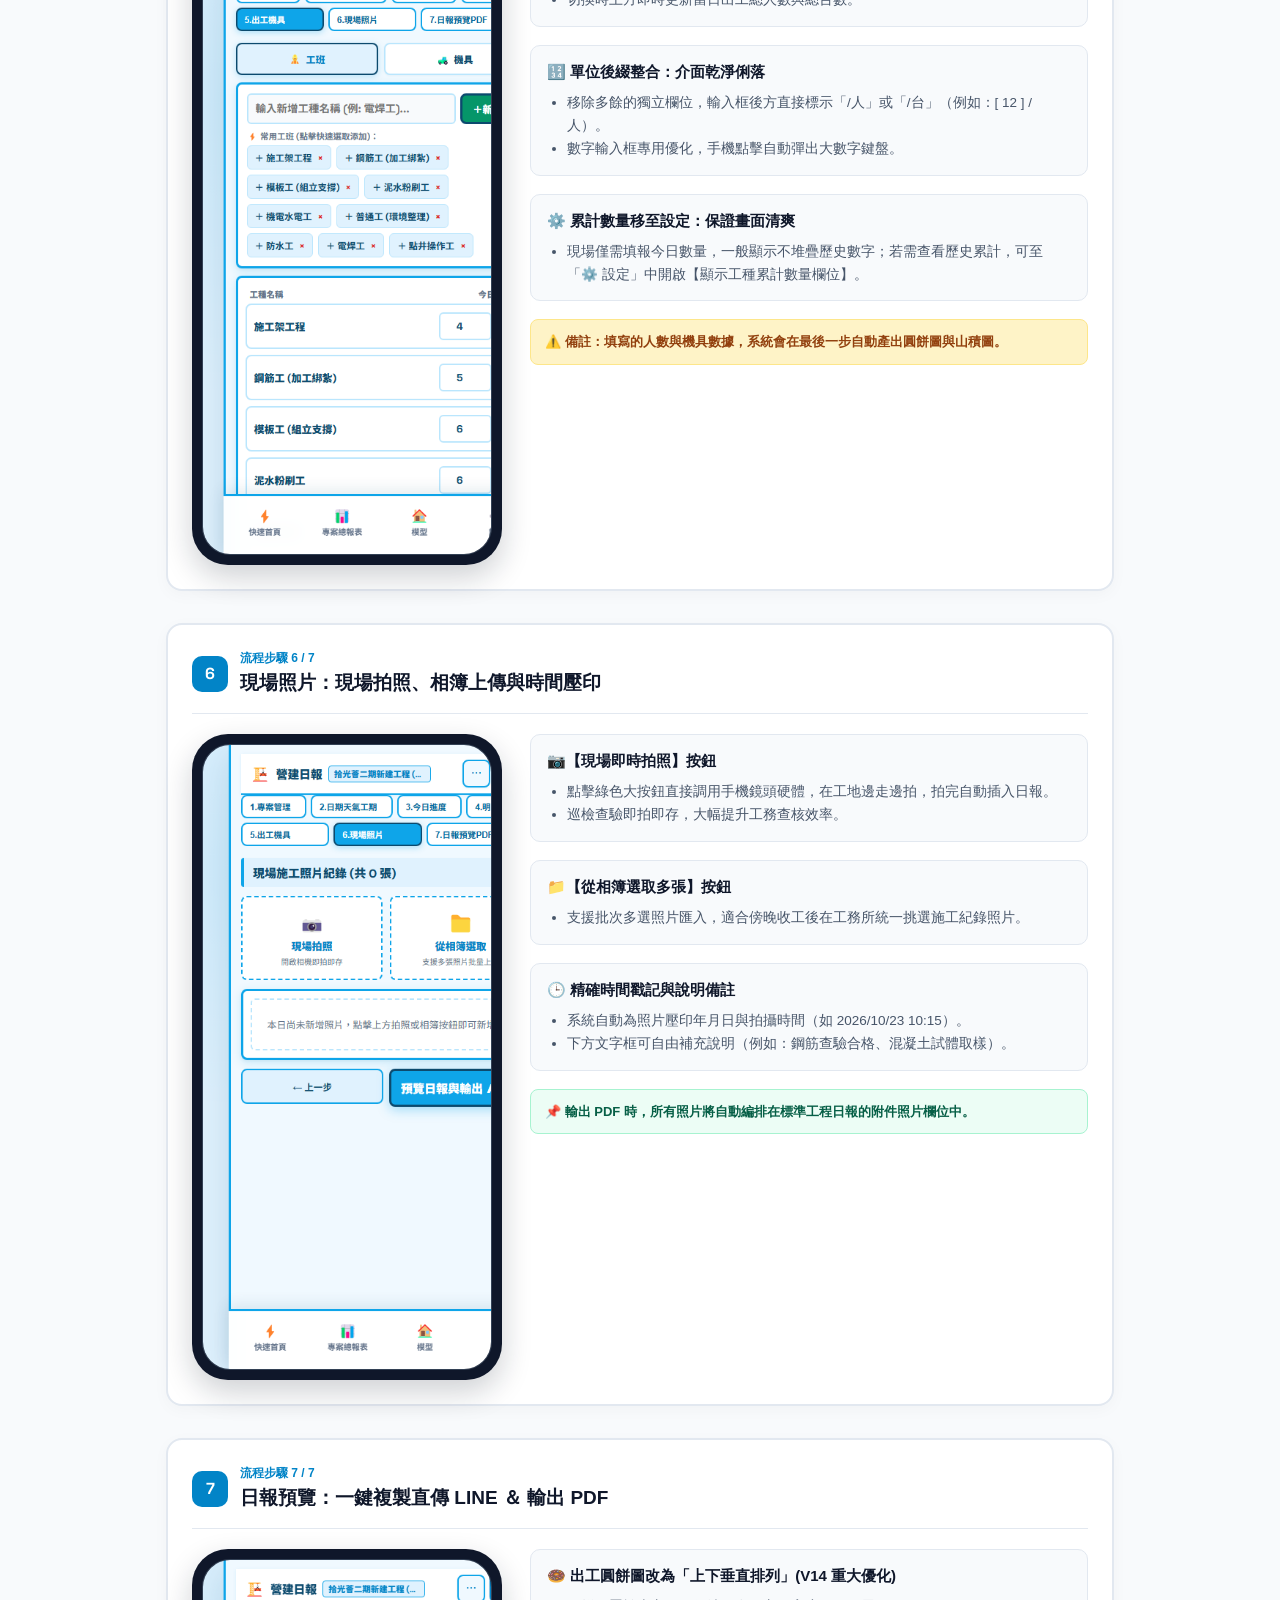
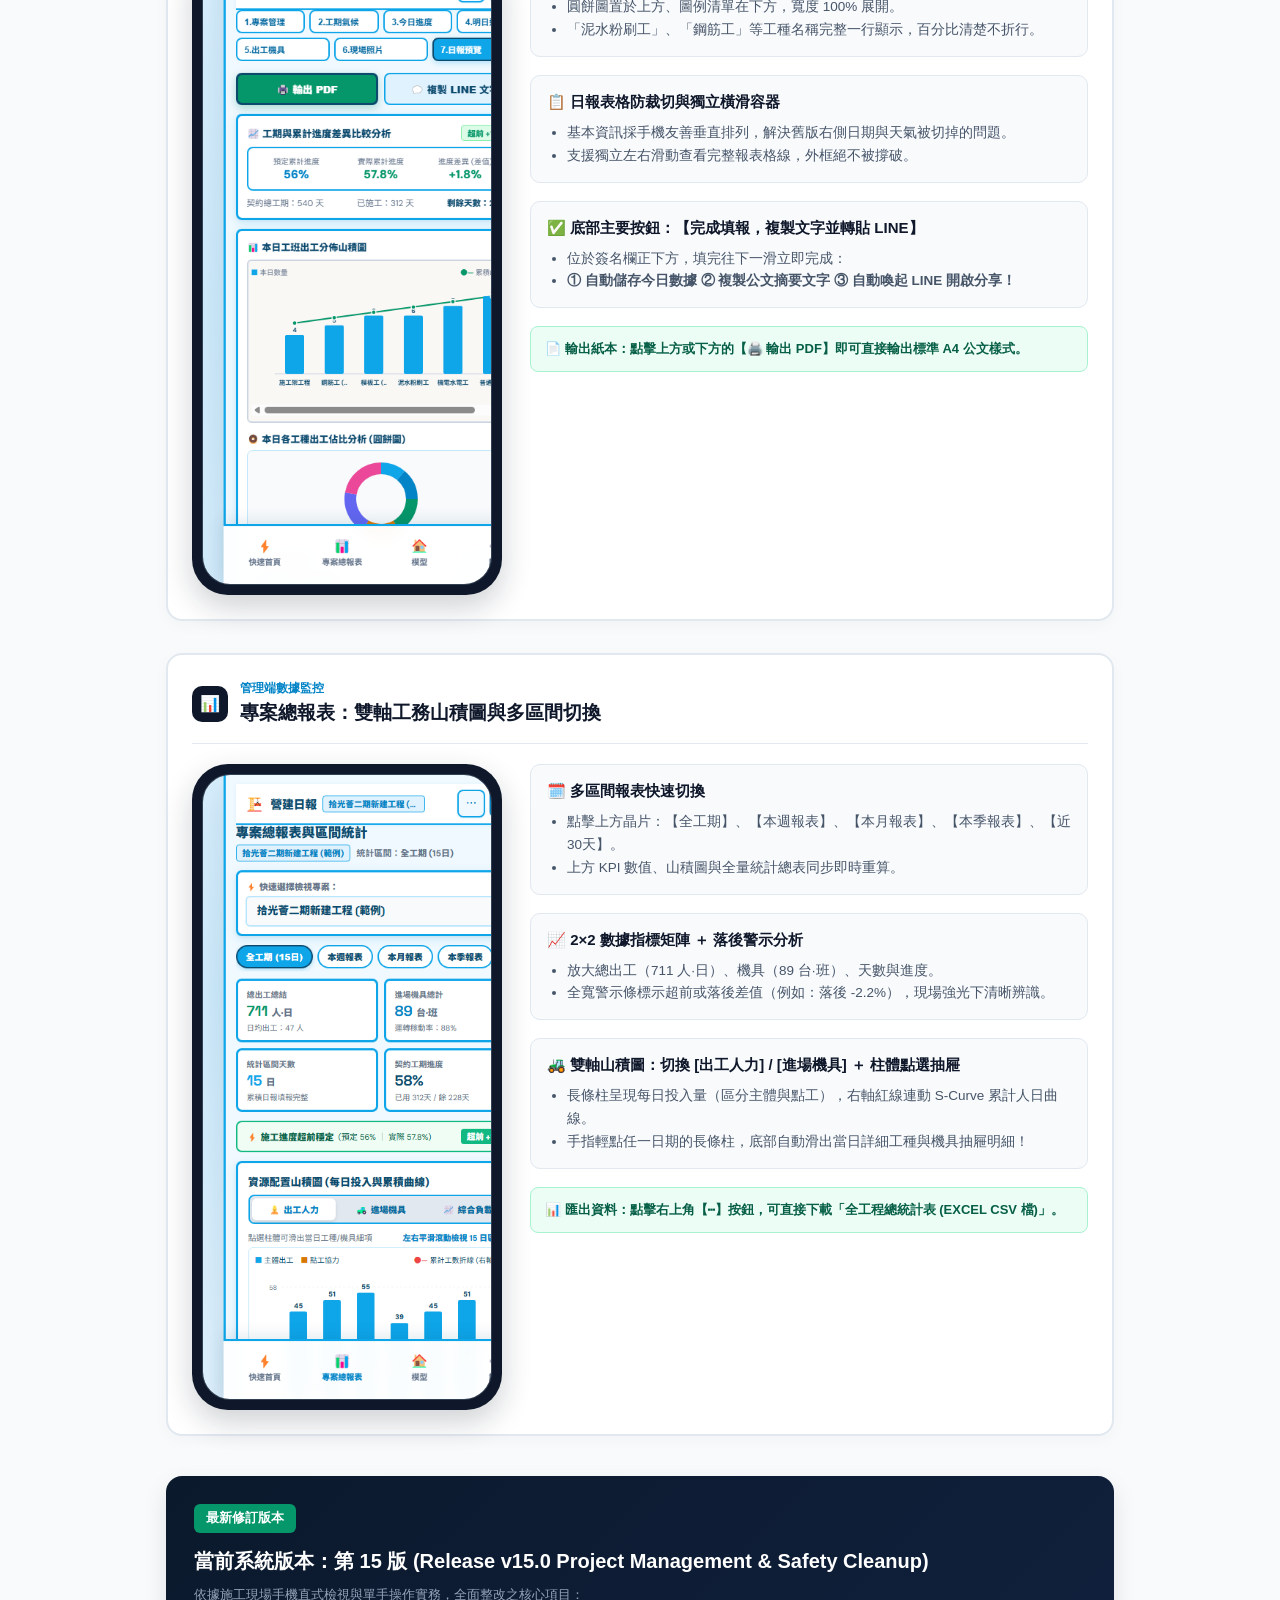
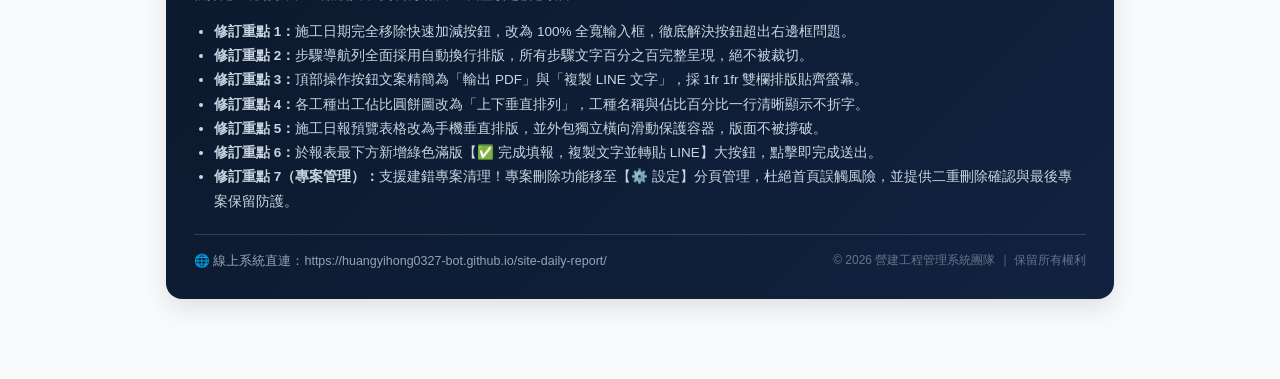
==== commit fff3235c: "feat(settings): move project deletion to Settings tab with safety confirmation and update guide to v" ====
--- a/guide.html
+++ b/guide.html
@@ -448,6 +448,14 @@
               <li>【📥 匯入專案備份檔】：更換手機時，點選匯入即可一秒還原全部歷史資料。</li>
             </ul>
           </div>
+          <div class="op-card" style="border-left: 4px solid #EF4444;">
+            <h3 class="op-card-title">🗑️ 刪除建錯或多餘專案（安全移至設定）</h3>
+            <ul class="op-card-bullets">
+              <li>為防止現場填報時誤觸刪除真實案場，<strong>專案刪除按鈕安全移至【⚙️ 設定】分頁</strong>。</li>
+              <li>點擊底部導航【⚙️ 設定】➔ 向下捲動至「📁 工程專案管理與清理」，點擊紅色<strong>【🗑️ 刪除專案】</strong>即可刪除建錯的專案。</li>
+              <li>具備安全防呆保護：系統彈窗確認，且至少保留一個專案，防止誤刪最後一個案場。</li>
+            </ul>
+          </div>
           <div class="alert-box alert-tip">
             <span>💡 提示：點擊任一專案卡片後，系統自動為您跳轉至「步驟 2：工期氣候」，無需多餘切換。</span>
           </div>
@@ -707,7 +715,7 @@
     <!-- 版本修訂紀錄 (最後一頁說明) -->
     <div id="changelog" class="version-footer-card">
       <span class="version-tag">最新修訂版本</span>
-      <h2 style="font-size:20px;font-weight:900;margin-bottom:8px;">當前系統版本：第 14 版 (Release v14.0 Mobile Optimized)</h2>
+      <h2 style="font-size:20px;font-weight:900;margin-bottom:8px;">當前系統版本：第 15 版 (Release v15.0 Project Management & Safety Cleanup)</h2>
       <p style="font-size:13px;color:#94A3B8;">依據施工現場手機直式檢視與單手操作實務，全面整改之核心項目：</p>
       <ul class="changelog-list">
         <li><strong>修訂重點 1：</strong>施工日期完全移除快速加減按鈕，改為 100% 全寬輸入框，徹底解決按鈕超出右邊框問題。</li>
@@ -716,6 +724,7 @@
         <li><strong>修訂重點 4：</strong>各工種出工佔比圓餅圖改為「上下垂直排列」，工種名稱與佔比百分比一行清晰顯示不折字。</li>
         <li><strong>修訂重點 5：</strong>施工日報預覽表格改為手機垂直排版，並外包獨立橫向滑動保護容器，版面不被撐破。</li>
         <li><strong>修訂重點 6：</strong>於報表最下方新增綠色滿版【✅ 完成填報，複製文字並轉貼 LINE】大按鈕，點擊即完成送出。</li>
+        <li><strong>修訂重點 7（專案管理）：</strong>支援建錯專案清理！專案刪除功能移至【⚙️ 設定】分頁管理，杜絕首頁誤觸風險，並提供二重刪除確認與最後專案保留防護。</li>
       </ul>
       <div style="margin-top:20px;padding-top:16px;border-top:1px solid rgba(255,255,255,0.15);display:flex;justify-content:space-between;align-items:center;flex-wrap:wrap;gap:10px;">
         <span style="font-size:12.5px;color:#94A3B8;">🌐 線上系統直連：https://huangyihong0327-bot.github.io/site-daily-report/</span>
@@ -727,7 +736,7 @@
 
   <!-- 底部浮動快速開啟列 -->
   <div class="floating-app-bar">
-    <span>📱 立即實機體驗最新 V14 版</span>
+    <span>📱 立即實機體驗最新 V15 版</span>
     <a href="./index.html" class="floating-app-btn" target="_blank">進入系統 ➔</a>
   </div>
 
